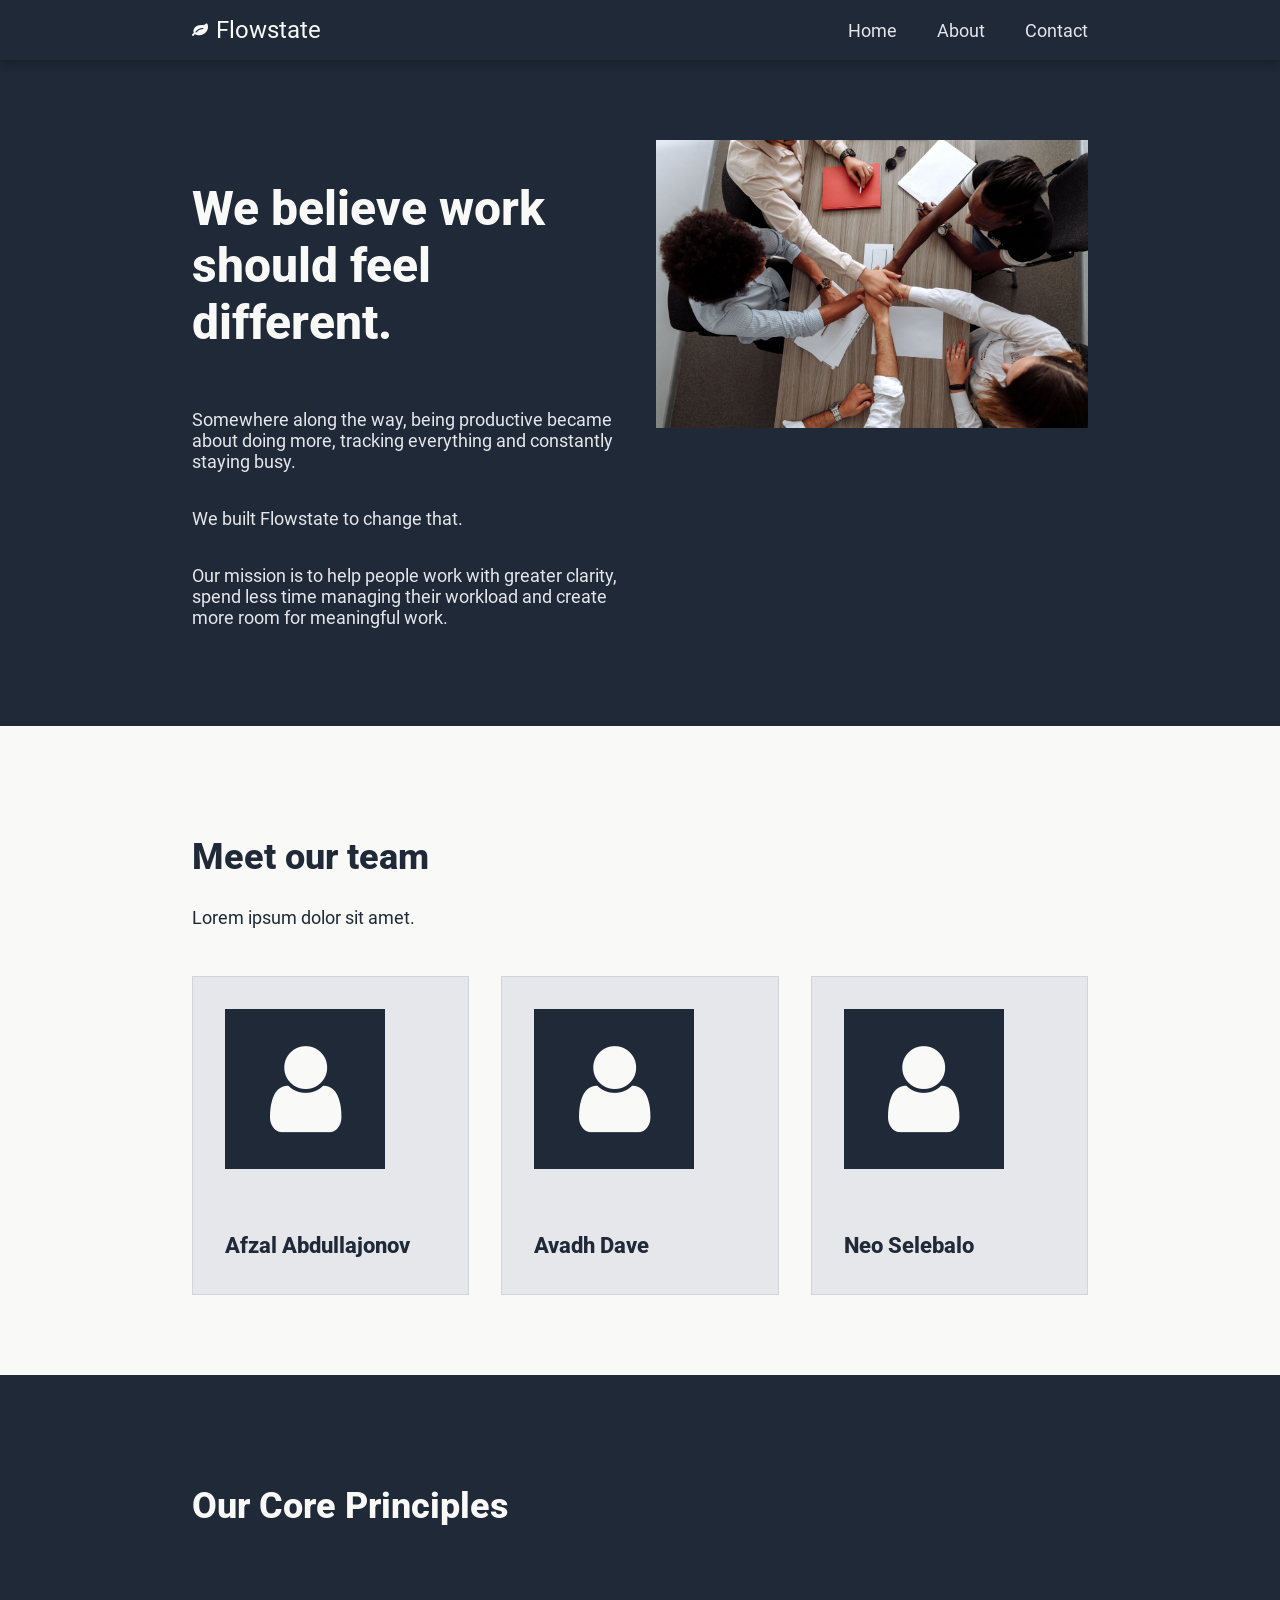
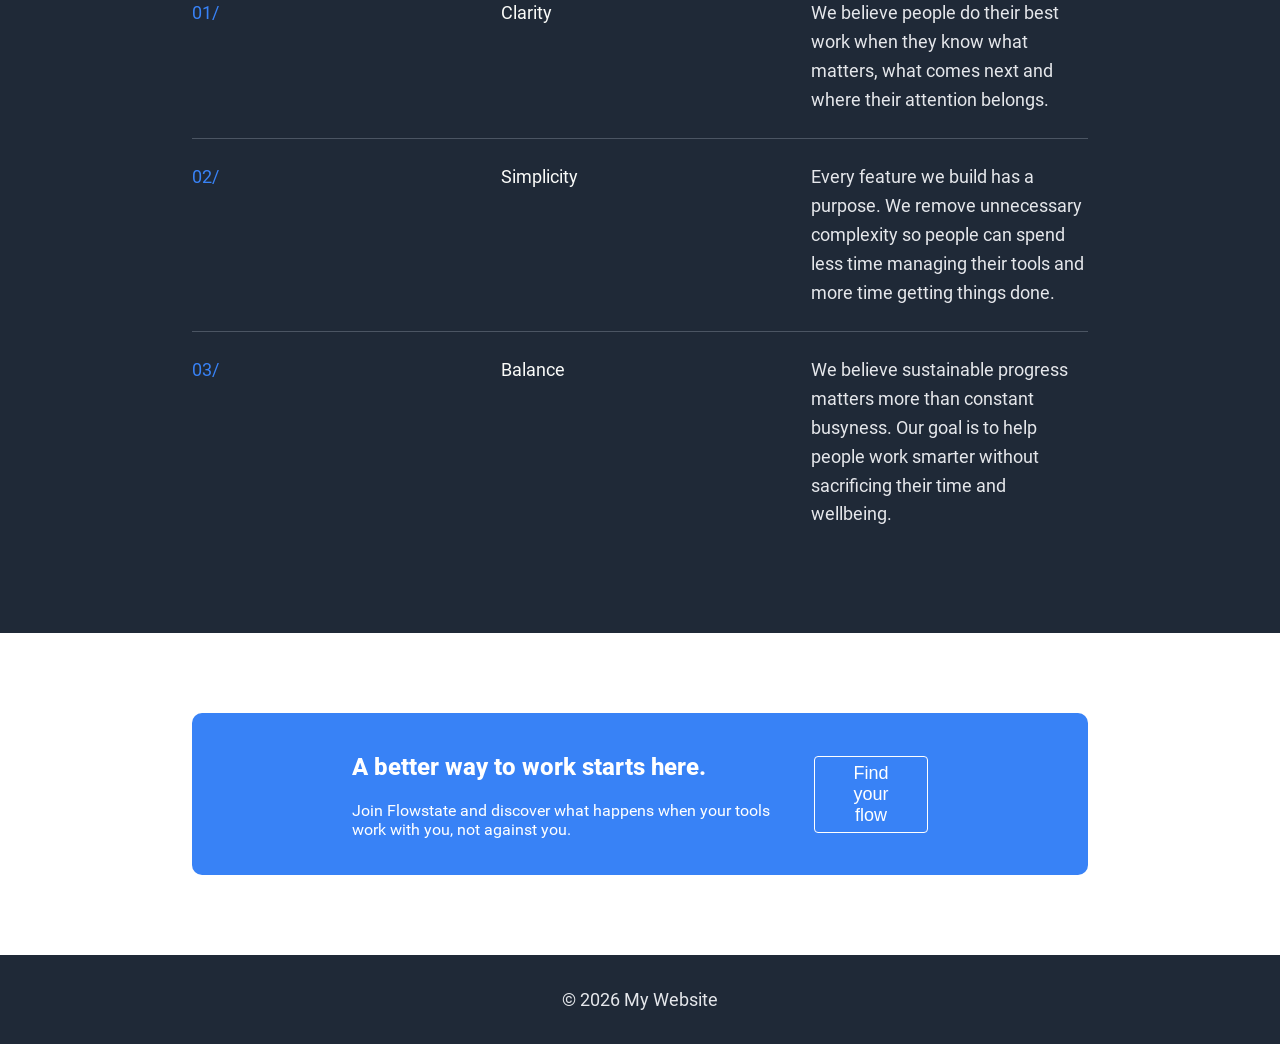
==== about.html @ 9361b4d7 "Made Logo a link to the home page Wrapped the logo text with anchor tag to make it navigate to the h" ====
<!DOCTYPE html>
<html lang="en">

<head>
    <meta charset="UTF-8">
    <meta name="viewport" content="width=device-width, initial-scale=1.0">
    <link rel="stylesheet" href="https://cdnjs.cloudflare.com/ajax/libs/font-awesome/4.7.0/css/font-awesome.min.css">
    <link rel="stylesheet" href="styles.css">
    <title>About</title>
</head>

<body>
    <header class="header">
        <div class="brand">
            <i class="fa fa-leaf" aria-hidden="true"></i>
            <a href="index.html" class="brand-link">
                <h1 class="logo">Flowstate</h1>
            </a>
        </div>
        <input type="checkbox" id="nav-toggle" class="nav-toggle-checkbox">
        <label for="nav-toggle" class="nav-toggle">
            <i class="fa fa-bars"></i>
        </label>
        <div class="nav-container">
            <nav>
                <a href="index.html">Home</a>
            </nav>
            <nav>
                <a href="about.html">About</a>
            </nav>
            <nav>
                <a href="contact.html">Contact</a>
            </nav>
        </div>
    </header>
    <main>
        <section class="hero about-hero">
            <div class="about-hero-text">
                <h1>We believe work should feel different.</h1>
                <p>Somewhere along the way, being productive became about doing more, tracking everything and constantly
                    staying busy.</p>
                <p>We built Flowstate to change that.</p>
                <p>Our mission is to help people work with greater clarity, spend less time managing their workload and
                    create more room for
                    meaningful work.</p>
            </div>
            <div>
                <picture>
                    <source srcset="images/about/team-small.jpg" media="(max-width: 375px)">
                    <source srcset="images/about/team-medium.jpg" media="(max-width: 768px)">
                    <img src="images/about/team-large.jpg" alt="Team photo">
                </picture>
            </div>

        </section>

        <section class="about-team">
            <h1>Meet our team</h1>
            <p>Lorem ipsum dolor sit amet.</p>
            <ul>
                <li class="about-team-card">
                    <div class="about-team-photo"><i class="fa fa-user"></i></div>
                    <div class="about-team-info">
                        <h3>Afzal Abdullajonov</h3>
                    </div>
                </li>
                <li class="about-team-card">
                    <div class="about-team-photo"><i class="fa fa-user"></i></div>
                    <div class="about-team-info">
                        <h3>Avadh Dave</h3>
                    </div>
                </li>
                <li class="about-team-card">
                    <div class="about-team-photo"><i class="fa fa-user"></i></div>
                    <div class="about-team-info">
                        <h3>Neo Selebalo</h3>
                    </div>
                </li>
            </ul>
        </section>
        <section class="about-principles">
            <h1>Our Core Principles</h1>
            <ul>
                <li>
                    <h3>01/</h3>
                    <h2>Clarity</h2>
                    <p>We believe people do their best work when they know what matters, what comes next and where their
                        attention
                        belongs.</p>
                </li>
                <li>
                    <h3>02/</h3>
                    <h2>Simplicity</h2>
                    <p>Every feature we build has a purpose. We remove unnecessary complexity so people can spend less
                        time managing
                        their tools and more time getting things done.</p>
                </li>
                <li>
                    <h3>03/</h3>
                    <h2>Balance</h2>
                    <p>We believe sustainable progress matters more than constant busyness. Our goal is to help people
                        work smarter
                        without sacrificing their time and wellbeing.</p>
                </li>
            </ul>
        </section>
        <section class="cta">
            <div class="cta-container">
                <div>
                    <h2>A better way to work starts here.</h2>
                    <p>Join Flowstate and discover what happens when your tools work with you, not against you.</p>
                </div>
                <div>
                    <button>Find your flow</button>
                </div>
            </div>
        </section>
    </main>
    <footer class="footer">
        <p>&copy; 2026 My Website</p>
    </footer>
</body>

</html>
---- styles.css ----
@font-face {
    font-family: 'Roboto';
    src: url('fonts/Roboto-Regular.woff') format('woff');
    font-weight: 400;
    font-style: normal;
}

@font-face {
    font-family: 'Roboto';
    src: url('fonts/Roboto-ExtraBold.woff') format('woff');
    font-weight: 800;
    font-style: normal;
}

@font-face {
    font-family: 'Roboto';
    src: url('fonts/Roboto-LightItalic.woff') format('woff');
    font-weight: 300;
    font-style: italic;
}

:root {
    --color-dark: #1F2937;
    --color-light: #F9FAF8;
    --color-gray: #E5E7EB;
    --color-border: #D1D5DB;
    --color-divider: #4B5563;
    --color-accent: #3882F6;
    --color-accent-hover: #2C6CD3;
    --color-white: #FFF;
    --color-black: #000;
}

html {
    font-family: 'Roboto', sans-serif;
    font-weight: 400;
    font-style: normal;
}

body {
    margin: 0;
    background-color: var(--color-white);
}

.logo {
    font-size: 24px;
    font-weight: 400;
    color: var(--color-light);
    margin: 0;
}

.brand {
    display: flex;
    align-items: center;
    gap: 0.5rem;
    color: var(--color-light);
}

.brand-link {
    text-decoration: none;
}

.header {
    display: flex;
    justify-content: space-between;
    align-items: center;
    padding: 1rem 15%;
    background-color: var(--color-dark);
    position: relative;
    z-index: 1;
    box-shadow: 0 4px 8px rgba(0, 0, 0, 0.25);
}

.nav-container {
    display: flex;
    color: var(--color-white);
    gap: 40px;
}

.nav-container a {
    color: var(--color-gray);
    text-decoration: none;
    font-size: 18px;
}

.nav-toggle {
    display: none;
    color: var(--color-light);
}

.nav-toggle-checkbox {
    display: none;
}

.footer {
    display: flex;
    justify-content: center;
    align-items: center;
    padding: 1rem 15%;
    background-color: var(--color-dark);
    color: var(--color-gray);
    font-size: 18px;
}

.hero {
    display: flex;
    padding: 5rem 15%;
    background-color: var(--color-dark);
    align-items: center;
    justify-content: space-between;
    gap: 2rem;
}

.hero>div {
    flex: 1;
}

.hero img {
    max-width: 100%;
    display: block;
}

.hero h1 {
    color: var(--color-light);
    font-size: 48px;
    font-weight: 800;
}

.hero p {
    color: var(--color-gray);
    font-size: 18px;
}

#sign-up {
    padding: 6px 28px;
    font-size: 18px;
    background-color: var(--color-accent);
    color: var(--color-white);
    border: none;
    border-radius: 4px;
    cursor: pointer;
}

#sign-up:hover {
    background-color: var(--color-accent-hover);
}

.information {
    padding: 5rem 15%;
    background-color: var(--color-light);
    text-align: center;
}

.information h1 {
    font-size: 36px;
    font-weight: 800;
    color: var(--color-dark);
}

.information ul h3 {
    text-align: left;
    margin: 10px;
}

.information ul h4 {
    margin: 0;
}

.information ul {
    display: flex;
    gap: 1rem;
    overflow-x: scroll;
    scroll-snap-type: x mandatory;
    padding: 1px;
}

.information ul::scroll-button(*) {
    border: 0;
    font-size: 2rem;
    background: none;
    color: var(--color-dark);
    opacity: 0.7;
    cursor: pointer;
}

.information ul::scroll-button(*):hover,
.information ul::scroll-button(*):focus {
    opacity: 1;
}

.information ul::scroll-button(*):active {
    translate: 1px 1px;
}

.information ul::scroll-button(*):disabled {
    color: var(--color-gray);
    cursor: unset;
}

.information ul::scroll-button(left) {
    content: "◄" / "Previous";
}

.information ul::scroll-button(right) {
    content: "►" / "Next";
}

.information ul li {
    background-color: var(--color-gray);
    border: 1px solid var(--color-border);
    display: flex;
    flex-direction: column;
    align-items: left;
    color: var(--color-dark);
    flex: 0 0 30%;
    scroll-snap-align: center;
    padding: 1%;
}

.information div {
    height: 200px;
    width: 200px;
    margin: 20px;
    border-radius: 10%;
    align-self: center;
}

.information div i {
    font-size: 200px;
    color: var(--color-dark);
}

.testimonials {
    padding: 5rem 15%;
    background-color: var(--color-gray);
    text-align: center;
}

.testimonials p {
    padding: 0 5rem;
    font-size: 36px;
    font-weight: 300;
    font-style: italic;
    text-align: left;
    color: var(--color-dark);
}

.testimonials h2,
.testimonials h3 {
    padding: 0 5rem;
    font-size: 36px;
    font-weight: 800;
    text-align: right;
    color: var(--color-dark);
}

.testimonials h3 {
    font-size: 24px;
    font-weight: 400;
    text-align: right;
    color: var(--color-dark);
}

.cta {
    padding: 5rem 15%;
    text-align: center;
}

.cta-container {
    padding: 20px 10rem;
    display: flex;
    background-color: var(--color-accent);
    justify-content: space-between;
    align-items: center;
    gap: 2rem;
    color: var(--color-white);
    border-radius: 10px;
}

.cta-container:first-child {
    text-align: left;
}

.cta button {
    padding: 6px 28px;
    font-size: 18px;
    background-color: var(--color-accent);
    color: var(--color-white);
    border: 1px solid var(--color-white);
    border-radius: 4px;
    cursor: pointer;
}

.cta button:hover {
    background-color: var(--color-white);
    color: var(--color-accent);
}

.submit-form-button {
    padding: 6px 28px;
    font-size: 18px;
    background-color: var(--color-accent);
    color: var(--color-white);
    border: none;
    border-radius: 4px;
    cursor: pointer;
    height: 45px;
    margin-top: 15px;
}

.submit-form-button:hover {
    background-color: var(--color-accent-hover);
}

.contact-form {
    display: flex;
    flex-direction: column;
    gap: 1rem;
    max-width: 600px;
    margin: 0 auto;
    color: var(--color-white);
}

#form-input {
    padding: 6px 12px;
    font-size: 16px;
    border-radius: 4px;
    background-color: var(--color-white);
    color: var(--color-black);
    height: 27px;
}

#message {
    padding: 6px 12px;
    font-size: 16px;
    border-radius: 4px;
    background-color: var(--color-white);
    color: var(--color-black);
    height: 150px;
}

#contact-text {
    color: var(--color-white);
}

#contact-content {
    flex-direction: column;
    display: flex;
    gap: 2rem;
    text-align: left;
}

.contact-form-container {
    text-align: left;
}

.about-hero {
    align-items: stretch;
}

.about-hero-text {
    display: flex;
    flex-direction: column;
    justify-content: space-between;
}

.about-team h1,
.about-principles h1 {
    font-size: 36px;
    font-weight: 800;
    color: var(--color-dark);
}

.about-team {
    padding: 5rem 15%;
    background-color: var(--color-light);
    text-align: left;
    color: var(--color-dark);
}

.about-team>p {
    font-size: 18px;
}

.about-team-card {
    flex: 1;
    display: flex;
    flex-direction: column;
    align-items: flex-start;
    justify-content: space-between;
    gap: 4rem;
    padding: 2rem;
    background-color: var(--color-gray);
    border: 1px solid var(--color-border);
}

.about-team-photo {
    display: flex;
    justify-content: center;
    align-items: center;
    width: 160px;
    height: 160px;
    background-color: var(--color-dark);
}

.about-team-photo i {
    font-size: 100px;
    color: var(--color-light);
}

.about-team-info h3 {
    font-size: 22px;
    font-weight: 800;
    margin: 0 0 0.25rem;
}

.about-team-info p {
    margin: 0;
    color: var(--color-accent);
}

.about-team ul {
    display: flex;
    gap: 2rem;
    padding: 0;
    margin: 3rem 0 0;
    list-style: none;
}

.about-principles {
    padding: 5rem 15%;
    background-color: var(--color-dark);
    color: var(--color-gray);
}

.about-principles h1 {
    color: var(--color-light);
}

.about-principles ul {
    padding: 0;
    margin: 3rem 0 0;
    list-style: none;
}

.about-principles li {
    display: grid;
    grid-template-columns: 1fr 1fr 1fr;
    gap: 2rem;
    padding: 1.5rem 0;
    border-bottom: 1px solid var(--color-divider);
}

.about-principles li:last-child {
    border-bottom: none;
}

.about-principles li h3,
.about-principles li h2,
.about-principles li p {
    margin: 0;
    font-size: 18px;
    font-weight: 400;
    line-height: 1.6;
}

.about-principles li h3 {
    color: var(--color-accent);
}

.about-principles li h2 {
    color: var(--color-light);
}

@media (max-width: 768px) {
    .header:has(.nav-toggle-checkbox:checked) {
        box-shadow: none;
    }

    .nav-toggle {
        display: block;
        font-size: 28px;
        cursor: pointer;
    }

    .nav-container {
        display: none;
        flex-direction: column;
        gap: 10px;
        position: absolute;
        top: 80px;
        left: 0;
        padding: 2rem 15%;
        box-sizing: border-box;
        overflow-y: hidden;
        box-shadow: 0 10px 10px rgba(0, 0, 0, 0.16);
        width: 100%;
        background-color: var(--color-dark);
    }

    .nav-toggle-checkbox:checked~.nav-container {
        display: flex;
    }

    .hero {
        flex-direction: column;
        text-align: center;
        padding: 3rem 10%;
    }

    .hero h1 {
        margin: 0;
    }

    .hero>div {
        flex: unset;
    }

    .information {
        padding: 3rem 10%;
    }

    .information ul {
        flex-direction: row;
        padding: 0;
    }

    /* .information ul li {
        flex: 0 0 33.33%;
    } */

    .testimonials {
        padding: 3rem 10%;
    }

    .testimonials p,
    .testimonials h2 {
        text-align: center;
        padding: 0;
        font-size: 24px;
    }

    .cta {
        padding: 3rem 10%;
    }

    .cta-container {
        flex-direction: column;
        padding: 1rem;
        gap: 1rem;
    }

    .cta-container:first-child {
        text-align: center;
    }

    .contact-form-container {
        width: 100%;
    }

    .about-team,
    .about-principles {
        padding: 3rem 10%;
    }

    .about-team ul {
        flex-direction: column;
    }

    .about-principles li {
        grid-template-columns: 1fr;
        gap: 0.5rem;
    }
}

@media (max-width: 375px) {
    .header {
        text-align: center;
        padding: 10px 10%;
    }

    .logo {
        font-size: 20px;
    }

    .nav-container {
        flex-direction: column;
        gap: 20px;
        align-items: center;
    }

    .hero h1 {
        font-size: 36px;
    }

    .information h1,
    .about-team h1,
    .about-principles h1 {
        font-size: 28px;
    }

    .testimonials p,
    .testimonials h2 {
        font-size: 18px;
    }
}
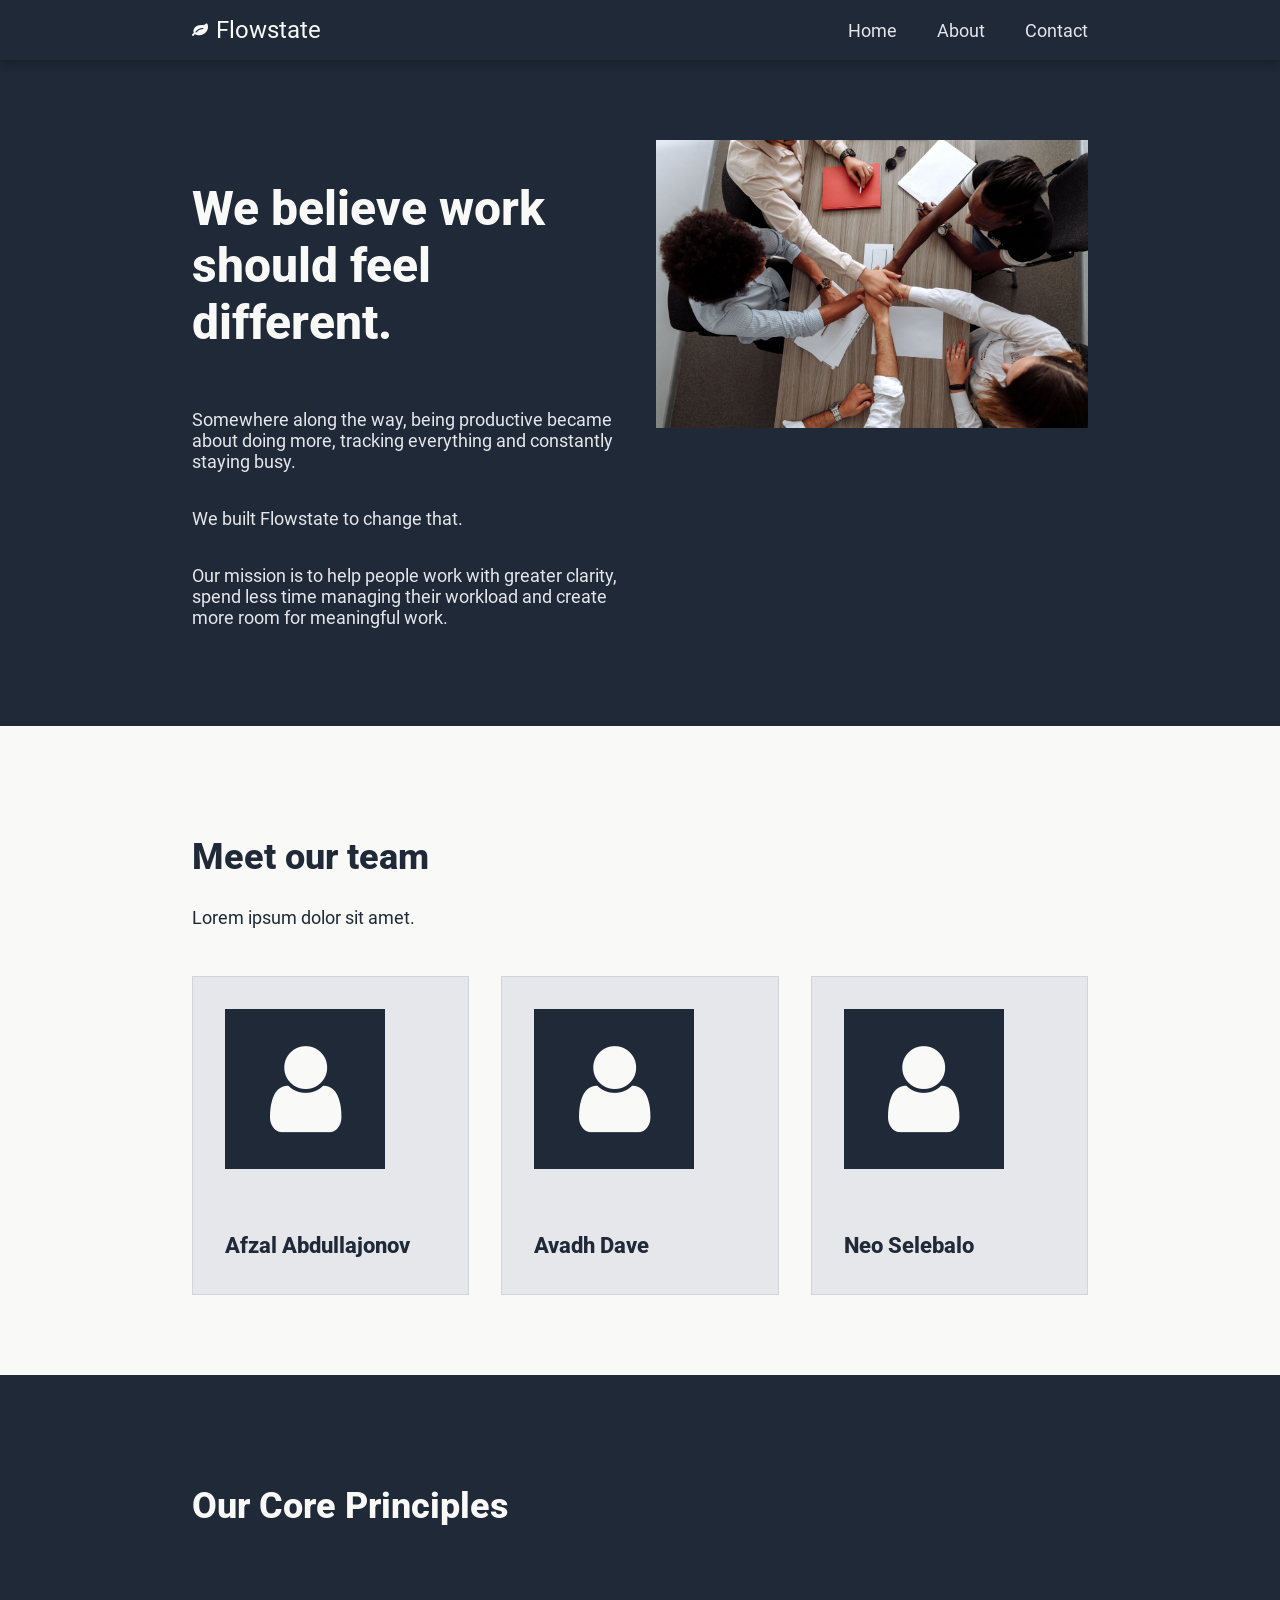
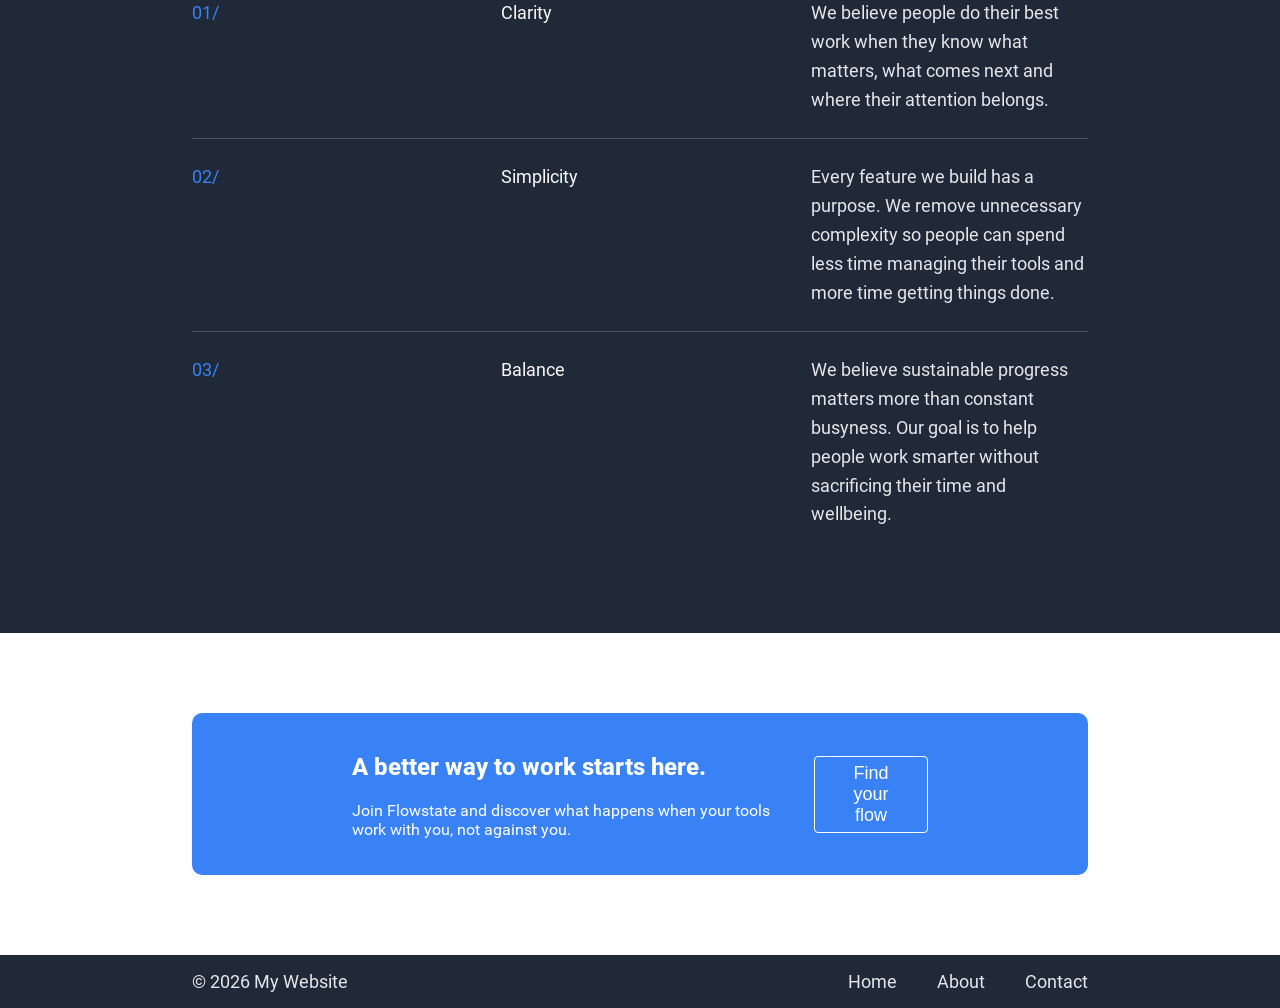
==== commit b8c92591: "footer links added navigation links to other pages in the footer, to adhere to the infinity concept" ====
--- a/about.html
+++ b/about.html
@@ -6,7 +6,7 @@
     <meta name="viewport" content="width=device-width, initial-scale=1.0">
     <link rel="stylesheet" href="https://cdnjs.cloudflare.com/ajax/libs/font-awesome/4.7.0/css/font-awesome.min.css">
     <link rel="stylesheet" href="styles.css">
-    <title>About</title>
+    <title>About | Flowstate</title>
 </head>
 
 <body>
@@ -21,17 +21,11 @@
         <label for="nav-toggle" class="nav-toggle">
             <i class="fa fa-bars"></i>
         </label>
-        <div class="nav-container">
-            <nav>
-                <a href="index.html">Home</a>
-            </nav>
-            <nav>
-                <a href="about.html">About</a>
-            </nav>
-            <nav>
-                <a href="contact.html">Contact</a>
-            </nav>
-        </div>
+        <nav class="nav-container">
+            <a href="index.html">Home</a>
+            <a href="about.html">About</a>
+            <a href="contact.html">Contact</a>
+        </nav>
     </header>
     <main>
         <section class="hero about-hero">
@@ -44,13 +38,11 @@
                     create more room for
                     meaningful work.</p>
             </div>
-            <div>
-                <picture>
-                    <source srcset="images/about/team-small.jpg" media="(max-width: 375px)">
-                    <source srcset="images/about/team-medium.jpg" media="(max-width: 768px)">
-                    <img src="images/about/team-large.jpg" alt="Team photo">
-                </picture>
-            </div>
+            <picture>
+                <source srcset="images/about/team-small.jpg" media="(max-width: 375px)">
+                <source srcset="images/about/team-medium.jpg" media="(max-width: 768px)">
+                <img src="images/about/team-large.jpg" alt="Team photo">
+            </picture>
 
         </section>
 
@@ -111,13 +103,18 @@
                     <p>Join Flowstate and discover what happens when your tools work with you, not against you.</p>
                 </div>
                 <div>
-                    <button>Find your flow</button>
+                    <a href="contact.html"><button>Find your flow</button></a>
                 </div>
             </div>
         </section>
     </main>
     <footer class="footer">
         <p>&copy; 2026 My Website</p>
+        <nav class="footer-links">
+            <a href="index.html">Home</a>
+            <a href="about.html">About</a>
+            <a href="contact.html">Contact</a>
+        </nav>
     </footer>
 </body>
 
--- a/styles.css
+++ b/styles.css
@@ -38,8 +38,21 @@
 }
 
 body {
+    display: flex;
+    flex-direction: column;
     margin: 0;
+    min-height: 100vh;
     background-color: var(--color-white);
+}
+
+main {
+    display: flex;
+    flex-direction: column;
+    flex: 1;
+}
+
+.contact-hero {
+    flex: 1;
 }
 
 .logo {
@@ -73,11 +86,11 @@
 
 .nav-container {
     display: flex;
-    color: var(--color-white);
     gap: 40px;
 }
 
 .nav-container a {
+    display: block;
     color: var(--color-gray);
     text-decoration: none;
     font-size: 18px;
@@ -94,12 +107,27 @@
 
 .footer {
     display: flex;
-    justify-content: center;
+    justify-content: space-between;
     align-items: center;
+    gap: 1rem;
     padding: 1rem 15%;
     background-color: var(--color-dark);
     color: var(--color-gray);
     font-size: 18px;
+}
+
+.footer p {
+    margin: 0;
+}
+
+.footer-links {
+    display: flex;
+    gap: 40px;
+}
+
+.footer-links a {
+    color: var(--color-gray);
+    text-decoration: none;
 }
 
 .hero {
@@ -111,7 +139,8 @@
     gap: 2rem;
 }
 
-.hero>div {
+.hero > div,
+.hero > picture {
     flex: 1;
 }
 
@@ -236,7 +265,8 @@
     text-align: center;
 }
 
-.testimonials p {
+.testimonials blockquote {
+    margin: 1em 0;
     padding: 0 5rem;
     font-size: 36px;
     font-weight: 300;
@@ -473,6 +503,17 @@
 }
 
 @media (max-width: 768px) {
+    .footer {
+        flex-direction: column;
+        align-items: flex-start;
+        padding: 1rem 10%;
+    }
+
+    .footer-links {
+        flex-direction: column;
+        gap: 10px;
+    }
+
     .header:has(.nav-toggle-checkbox:checked) {
         box-shadow: none;
     }
@@ -512,7 +553,8 @@
         margin: 0;
     }
 
-    .hero>div {
+    .hero > div,
+    .hero > picture {
         flex: unset;
     }
 
@@ -533,7 +575,7 @@
         padding: 3rem 10%;
     }
 
-    .testimonials p,
+    .testimonials blockquote,
     .testimonials h2 {
         text-align: center;
         padding: 0;
@@ -599,7 +641,7 @@
         font-size: 28px;
     }
 
-    .testimonials p,
+    .testimonials blockquote,
     .testimonials h2 {
         font-size: 18px;
     }
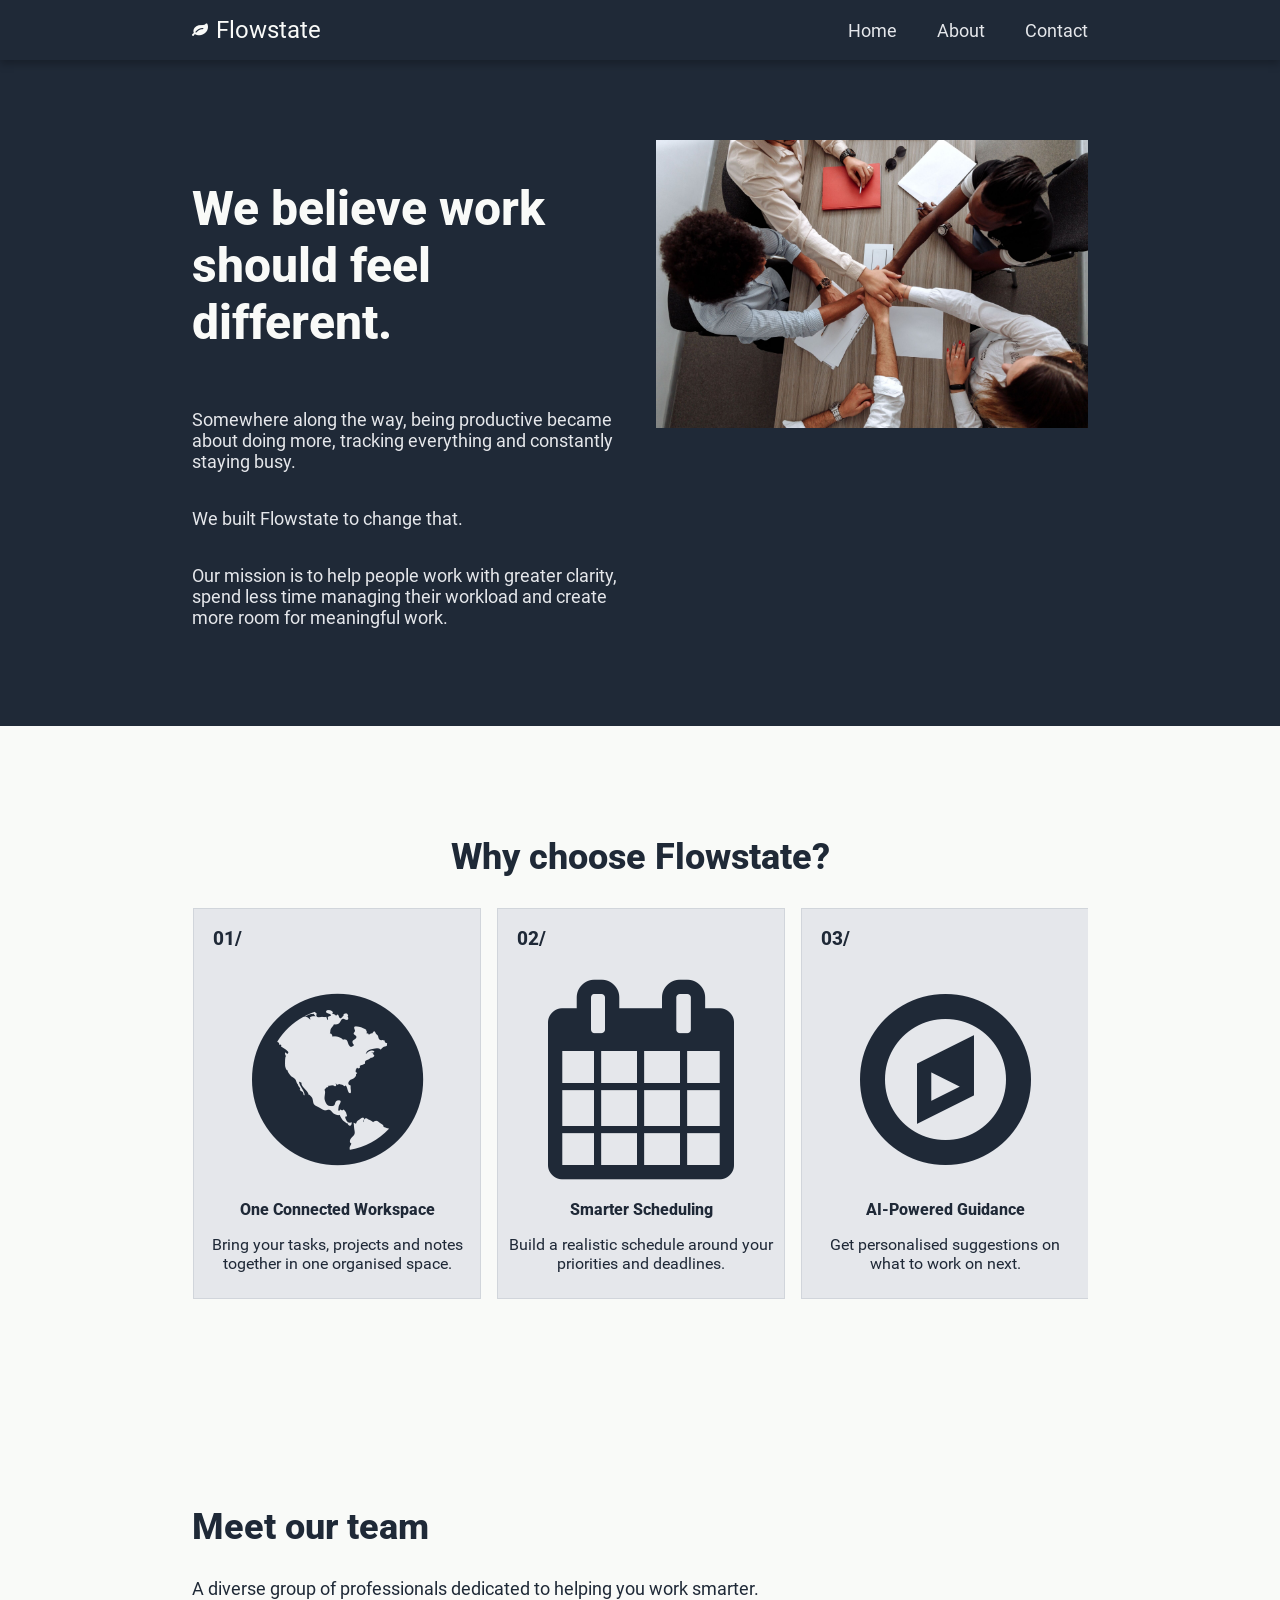
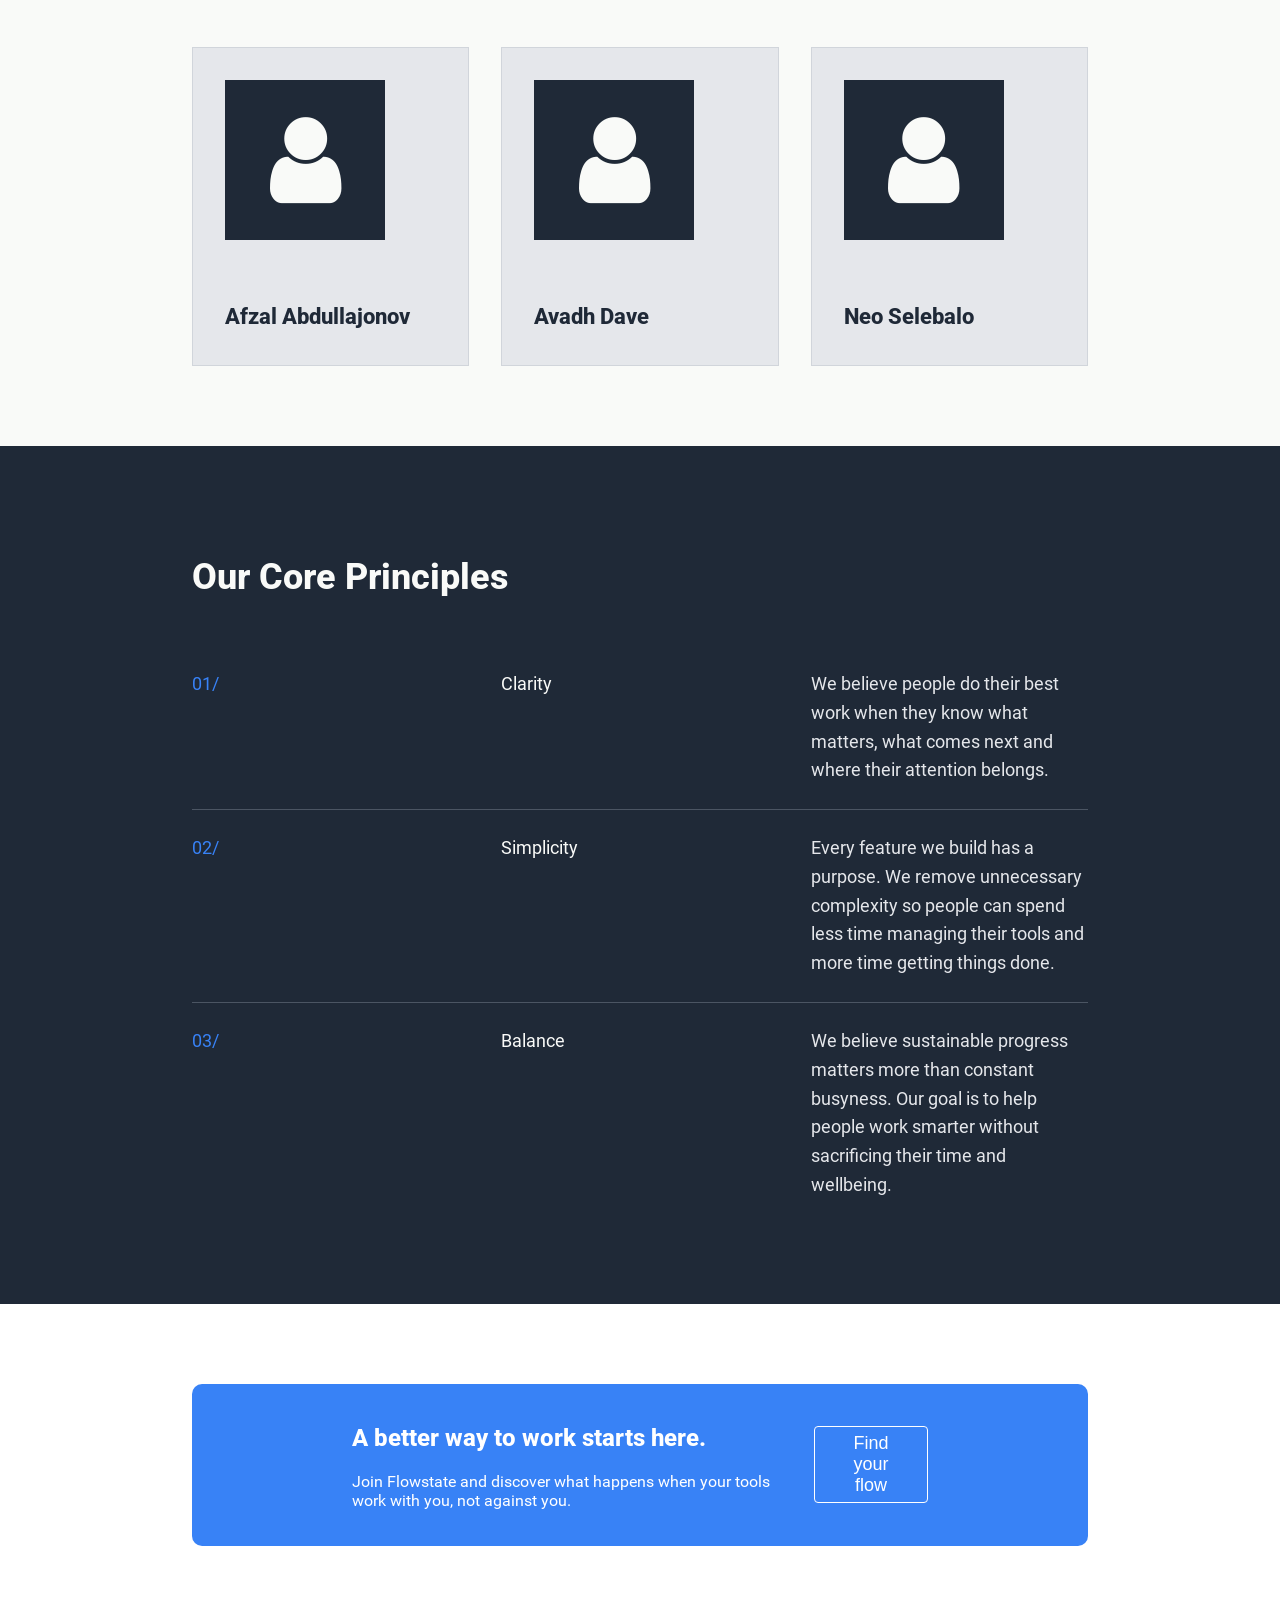
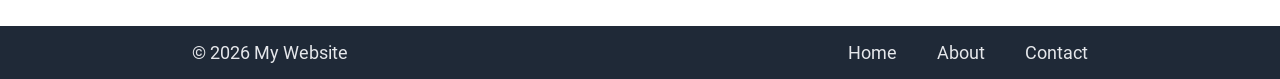
==== commit 52b0fdfd: "fig captions Moved carousel section to about page, and replaced with 4 fig captions as outlined in b" ====
--- a/about.html
+++ b/about.html
@@ -46,9 +46,64 @@
 
         </section>
 
+        <section class="information">
+            <!-- div containers have been added as a placeholder for now -->
+            <h1>Why choose Flowstate?</h1>
+            <ul>
+                <li>
+                    <h3>01/</h3>
+                    <div><i class="fa fa-globe"></i></div>
+                    <h4>One Connected Workspace</h4>
+                    <p>Bring your tasks, projects and notes together in one organised space.</p>
+                </li>
+                <li>
+                    <h3>02/</h3>
+                    <div><i class="fa fa-calendar"></i></div>
+                    <h4>Smarter Scheduling</h4>
+                    <p>Build a realistic schedule around your priorities and deadlines.</p>
+                </li>
+                <li>
+                    <h3>03/</h3>
+                    <div><i class="fa fa-compass"></i></div>
+                    <h4>AI-Powered Guidance</h4>
+                    <p>Get personalised suggestions on what to work on next.</p>
+                </li>
+                <li>
+                    <h3>04/</h3>
+                    <div><i class="fa fa-paper-plane"></i></div>
+                    <h4>Effortless Task Planning</h4>
+                    <p>Turn your ideas and goals into clear, actionable tasks.</p>
+                </li>
+                <li>
+                    <h3>05/</h3>
+                    <div><i class="fa fa-bar-chart"></i></div>
+                    <h4>Time & Resource Insights</h4>
+                    <p>Understand where your time goes and make better use of it.</p>
+                </li>
+                <li>
+                    <h3>06/</h3>
+                    <div><i class="fa fa-gears"></i></div>
+                    <h4>Automated Workflows</h4>
+                    <p>Let AI handle repetitive planning and organisation.</p>
+                </li>
+                <li>
+                    <h3>07/</h3>
+                    <div><i class="fa fa-hourglass"></i></div>
+                    <h4>Focus Time</h4>
+                    <p>Protect your time for deep work and minimise distractions.</p>
+                </li>
+                <li>
+                    <h3>08/</h3>
+                    <div><i class="fa fa-thumbs-up"></i></div>
+                    <h4>Progress & Achievements</h4>
+                    <p>Track your progress, recognise your wins and build momentum.</p>
+                </li>
+            </ul>
+        </section>
+
         <section class="about-team">
             <h1>Meet our team</h1>
-            <p>Lorem ipsum dolor sit amet.</p>
+            <p>A diverse group of professionals dedicated to helping you work smarter.</p>
             <ul>
                 <li class="about-team-card">
                     <div class="about-team-photo"><i class="fa fa-user"></i></div>
--- a/styles.css
+++ b/styles.css
@@ -259,6 +259,50 @@
     color: var(--color-dark);
 }
 
+.features {
+    padding: 5rem 15%;
+    background-color: var(--color-light);
+}
+
+.features h1 {
+    font-size: 36px;
+    font-weight: 800;
+    color: var(--color-dark);
+    text-align: center;
+}
+
+.feature-list {
+    display: flex;
+    flex-wrap: wrap;
+    gap: 1rem;
+    padding: 0 5rem;
+}
+
+.feature-card {
+    display: flex;
+    flex-direction: column;
+    align-items: center;
+    gap: 1rem;
+    box-sizing: border-box;
+    flex: 1 1 calc(25% - 1rem);
+    margin: 0;
+    color: var(--color-dark);
+    text-align: center;
+}
+
+.feature-icon {
+    display: flex;
+    align-items: center;
+    justify-content: center;
+    box-sizing: border-box;
+    width: 15rem;
+    height: 15rem;
+    border: 2px solid var(--color-accent);
+    border-radius: 10px;
+    color: var(--color-accent);
+    font-size: 5rem;
+}
+
 .testimonials {
     padding: 5rem 15%;
     background-color: var(--color-gray);
@@ -474,11 +518,14 @@
 }
 
 .about-principles li {
-    display: grid;
-    grid-template-columns: 1fr 1fr 1fr;
+    display: flex;
     gap: 2rem;
     padding: 1.5rem 0;
     border-bottom: 1px solid var(--color-divider);
+}
+
+.about-principles li > * {
+    flex: 1;
 }
 
 .about-principles li:last-child {
@@ -562,9 +609,21 @@
         padding: 3rem 10%;
     }
 
+    .features {
+        padding: 3rem 10%;
+    }
+
+    .feature-list {
+        padding: 0;
+    }
+
     .information ul {
         flex-direction: row;
         padding: 0;
+    }
+
+    .feature-card {
+        flex-basis: calc(50% - 0.5rem);
     }
 
     /* .information ul li {
@@ -610,8 +669,12 @@
     }
 
     .about-principles li {
-        grid-template-columns: 1fr;
+        flex-direction: column;
         gap: 0.5rem;
+    }
+
+    .about-principles li > * {
+        flex: initial;
     }
 }
 
@@ -641,6 +704,10 @@
         font-size: 28px;
     }
 
+    .feature-card {
+        flex-basis: 100%;
+    }
+
     .testimonials blockquote,
     .testimonials h2 {
         font-size: 18px;
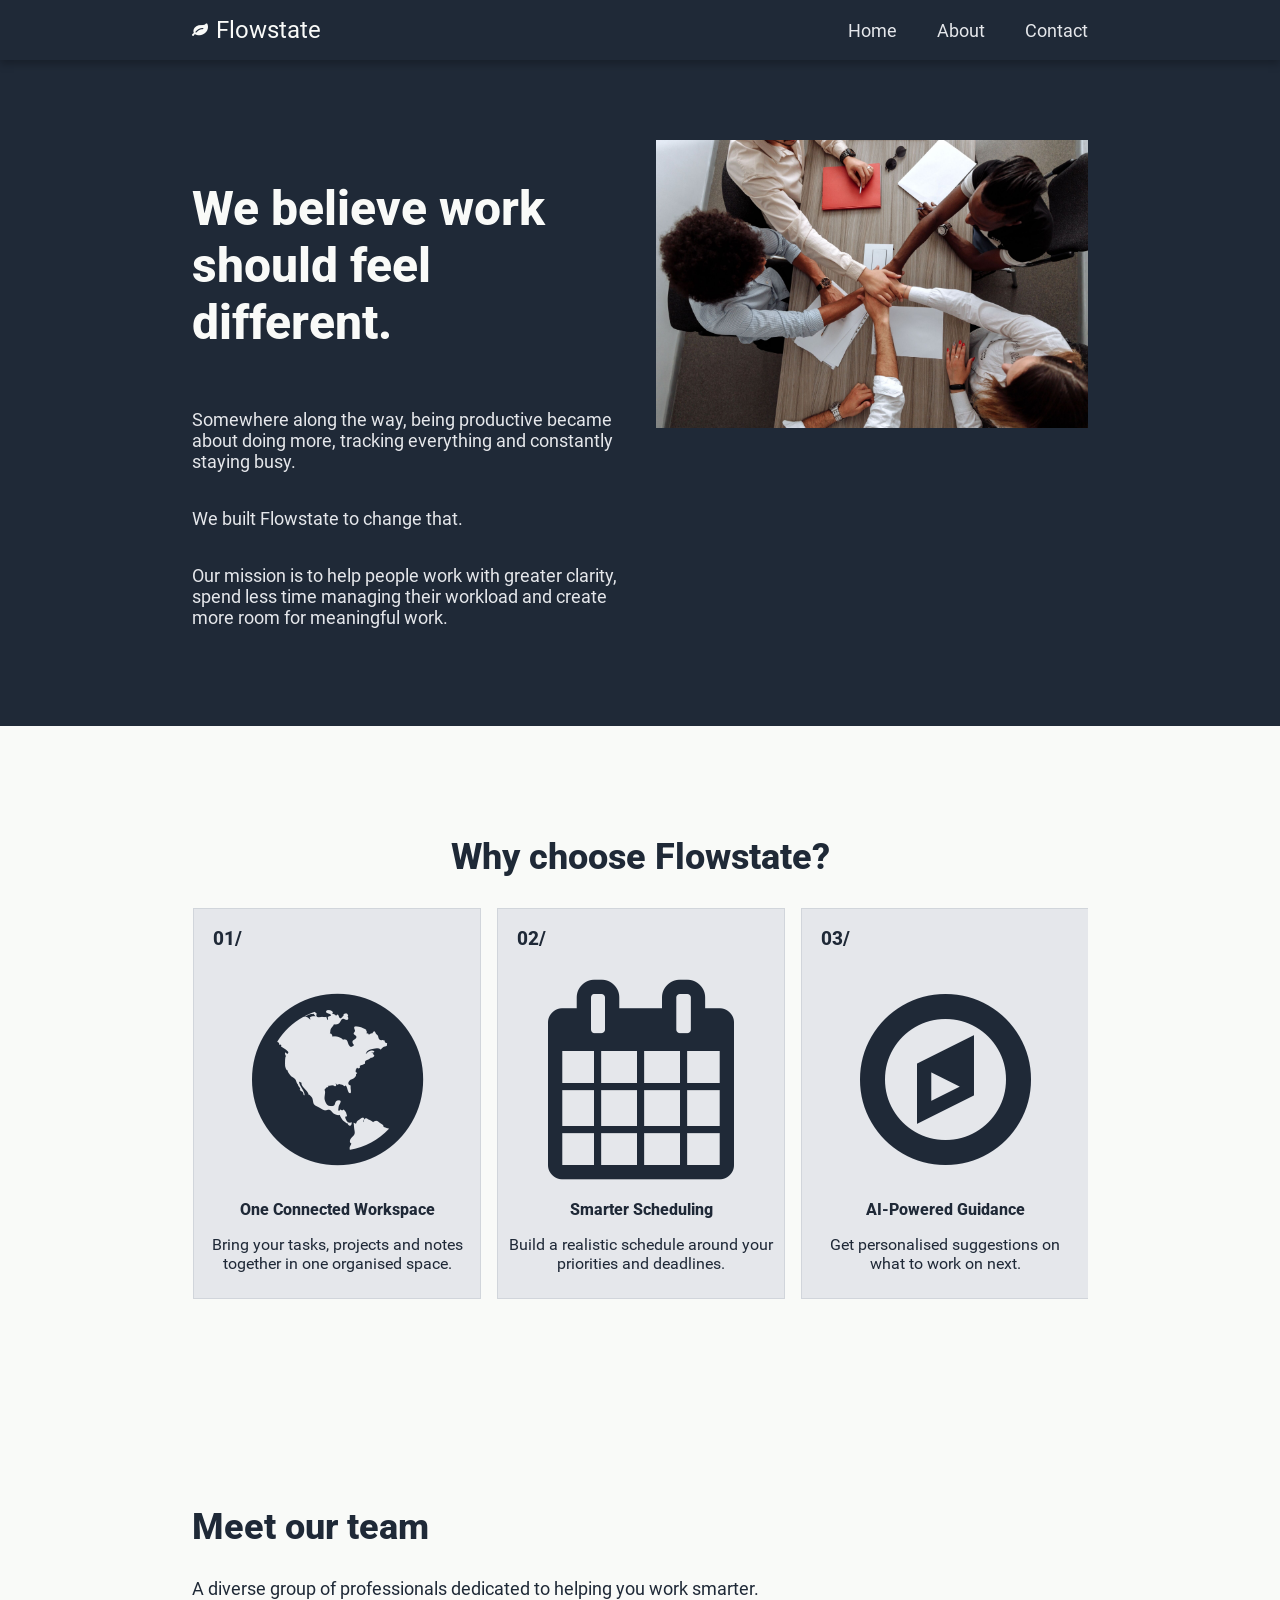
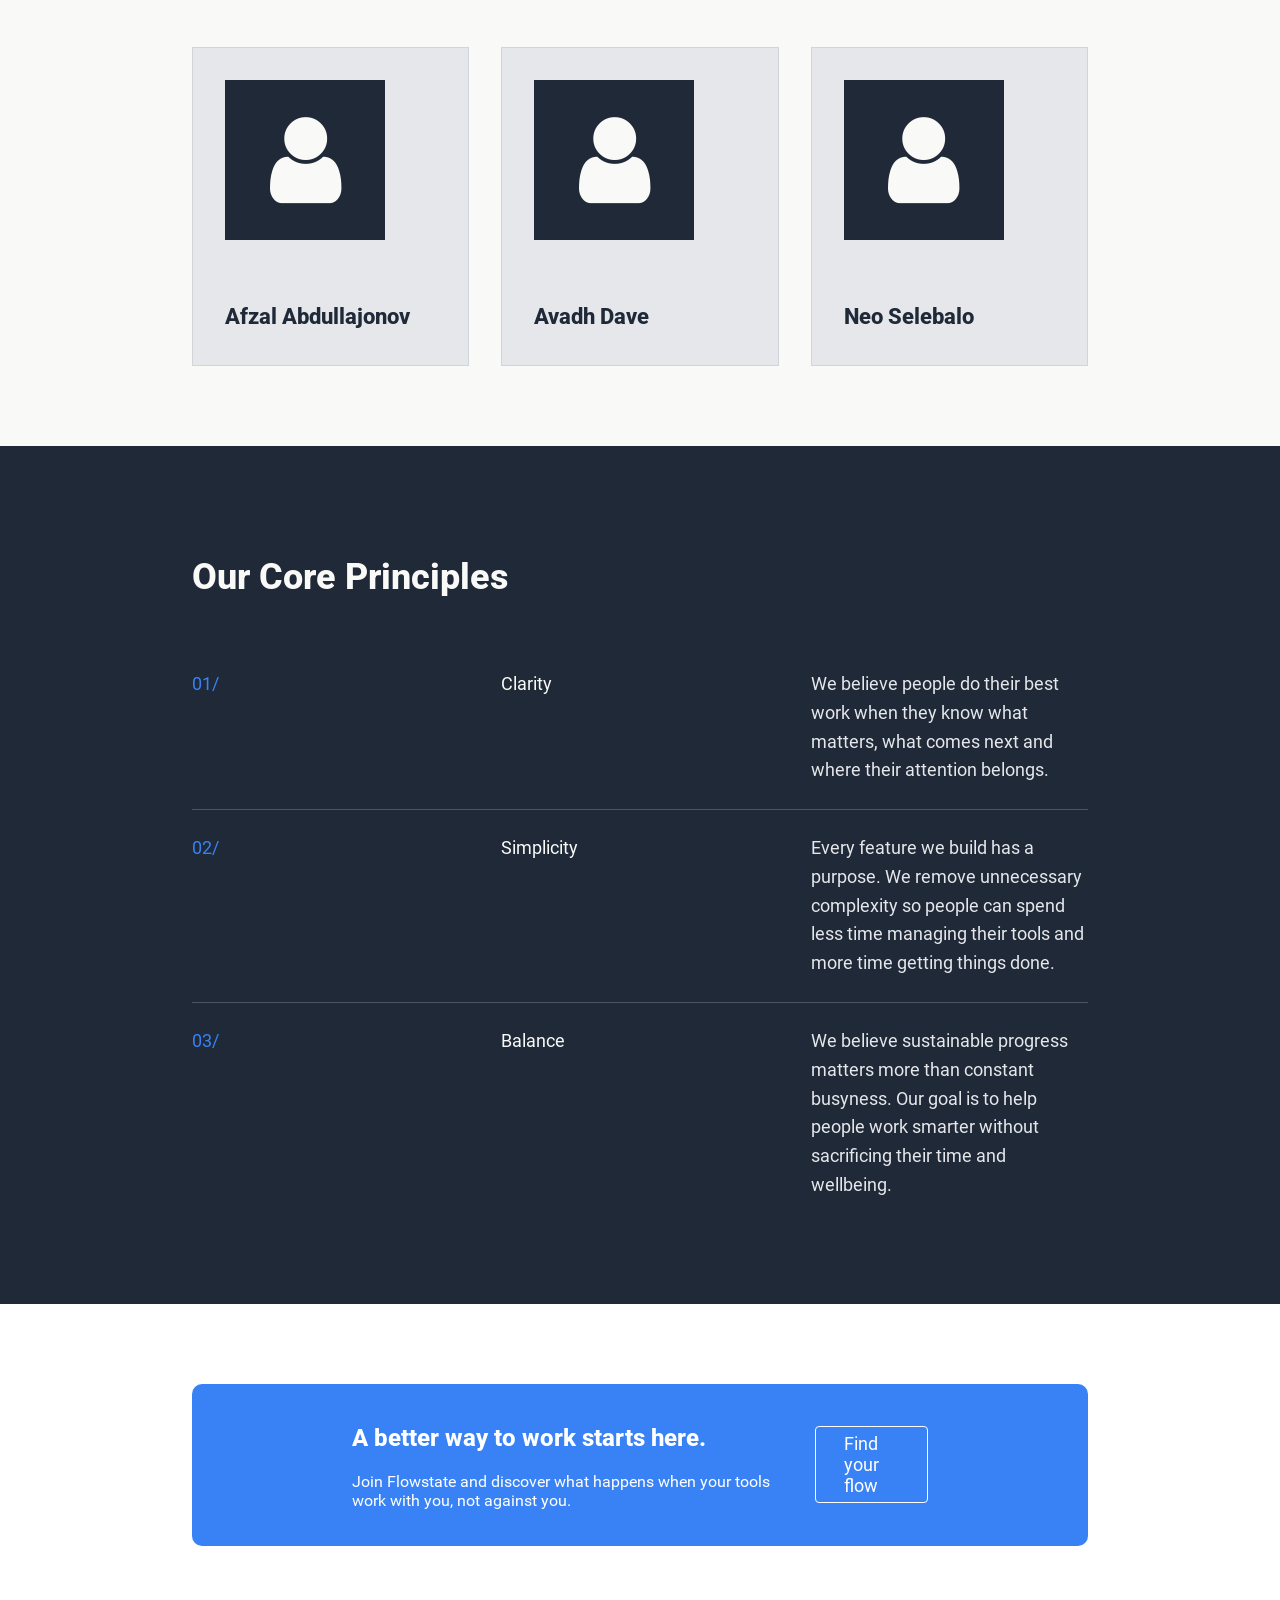
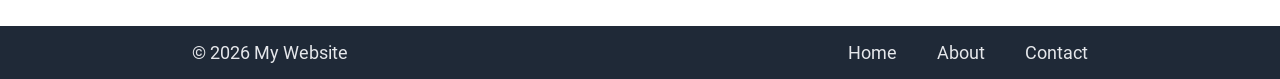
==== commit f3cad476: "call to action links removed redundant buttons from call to action links, keeping only <a> tags and " ====
--- a/about.html
+++ b/about.html
@@ -158,7 +158,7 @@
                     <p>Join Flowstate and discover what happens when your tools work with you, not against you.</p>
                 </div>
                 <div>
-                    <a href="contact.html"><button>Find your flow</button></a>
+                    <a class="cta-link" href="contact.html">Find your flow</a>
                 </div>
             </div>
         </section>
--- a/styles.css
+++ b/styles.css
@@ -160,17 +160,17 @@
     font-size: 18px;
 }
 
-#sign-up {
+.sign-up-link {
+    display: inline-block;
     padding: 6px 28px;
     font-size: 18px;
     background-color: var(--color-accent);
     color: var(--color-white);
-    border: none;
     border-radius: 4px;
-    cursor: pointer;
-}
-
-#sign-up:hover {
+    text-decoration: none;
+}
+
+.sign-up-link:hover {
     background-color: var(--color-accent-hover);
 }
 
@@ -355,17 +355,18 @@
     text-align: left;
 }
 
-.cta button {
+.cta-link {
+    display: inline-block;
     padding: 6px 28px;
     font-size: 18px;
     background-color: var(--color-accent);
     color: var(--color-white);
     border: 1px solid var(--color-white);
     border-radius: 4px;
-    cursor: pointer;
-}
-
-.cta button:hover {
+    text-decoration: none;
+}
+
+.cta-link:hover {
     background-color: var(--color-white);
     color: var(--color-accent);
 }
